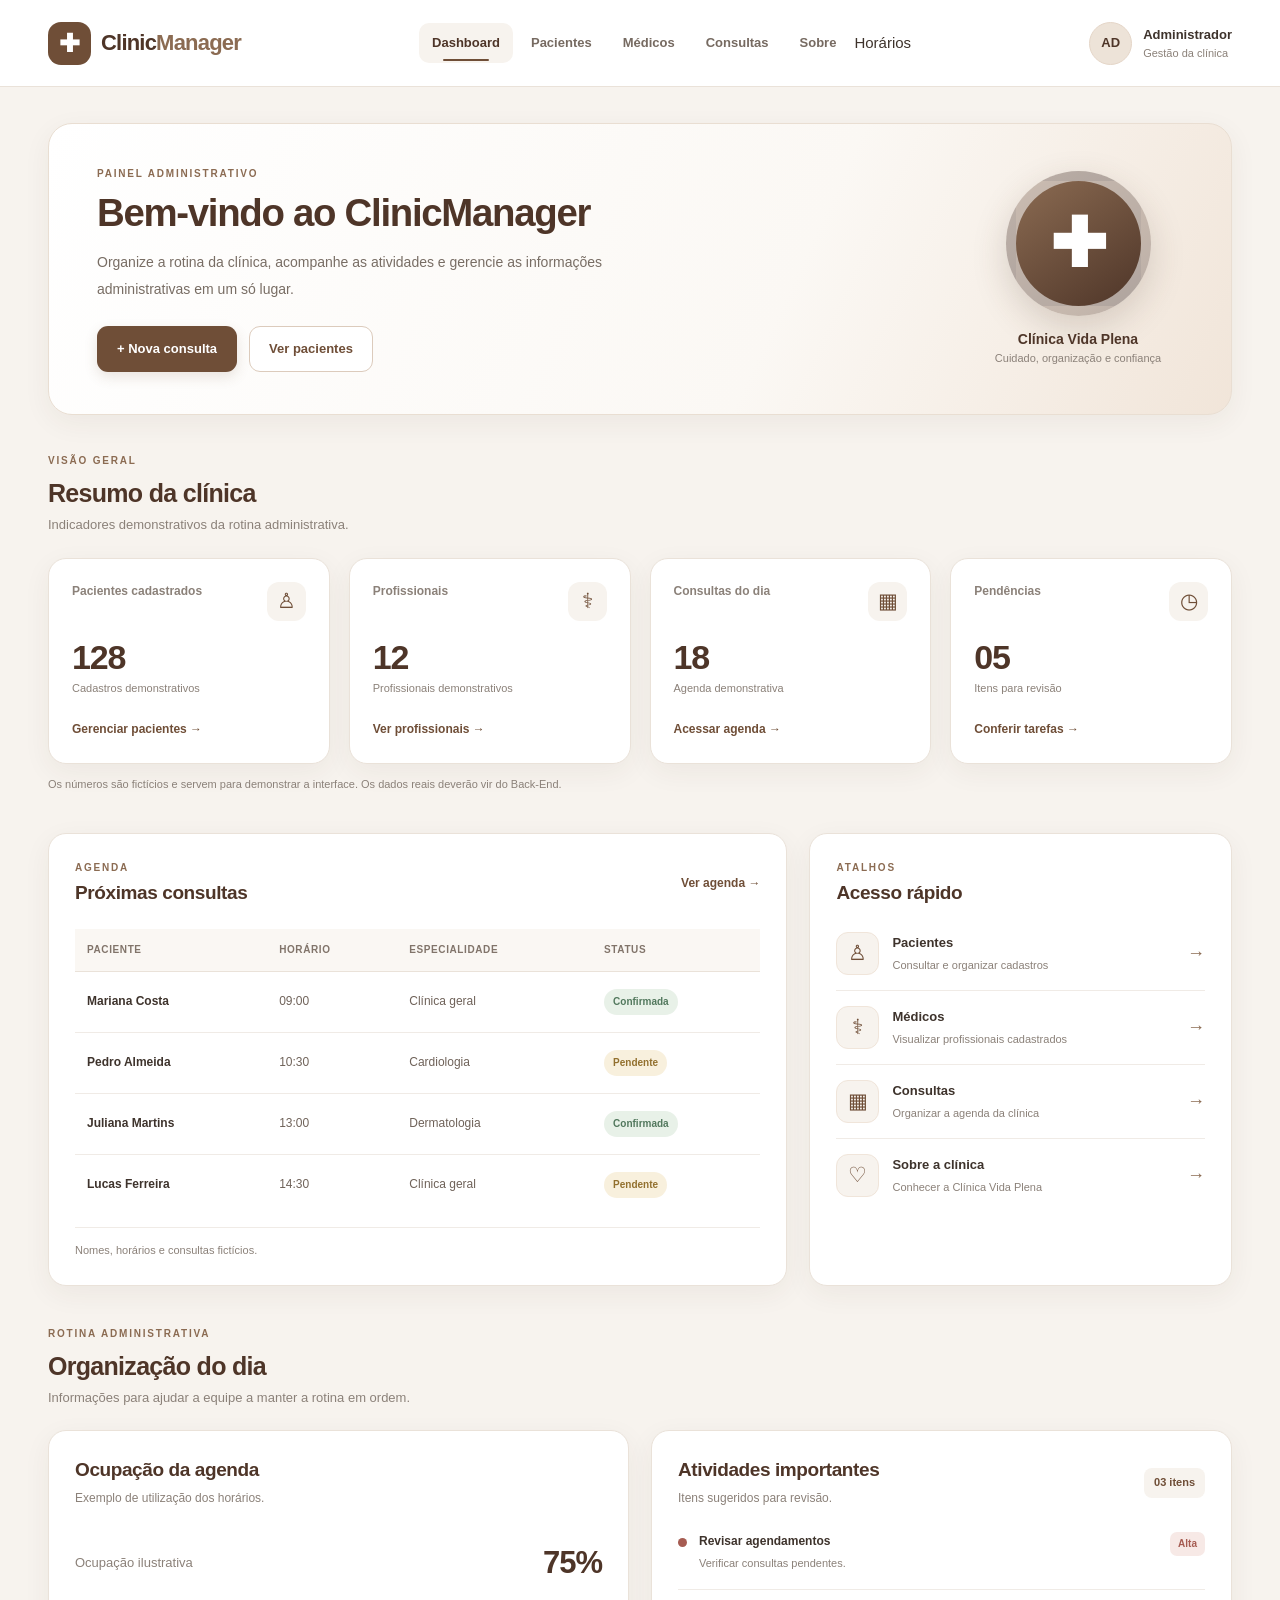
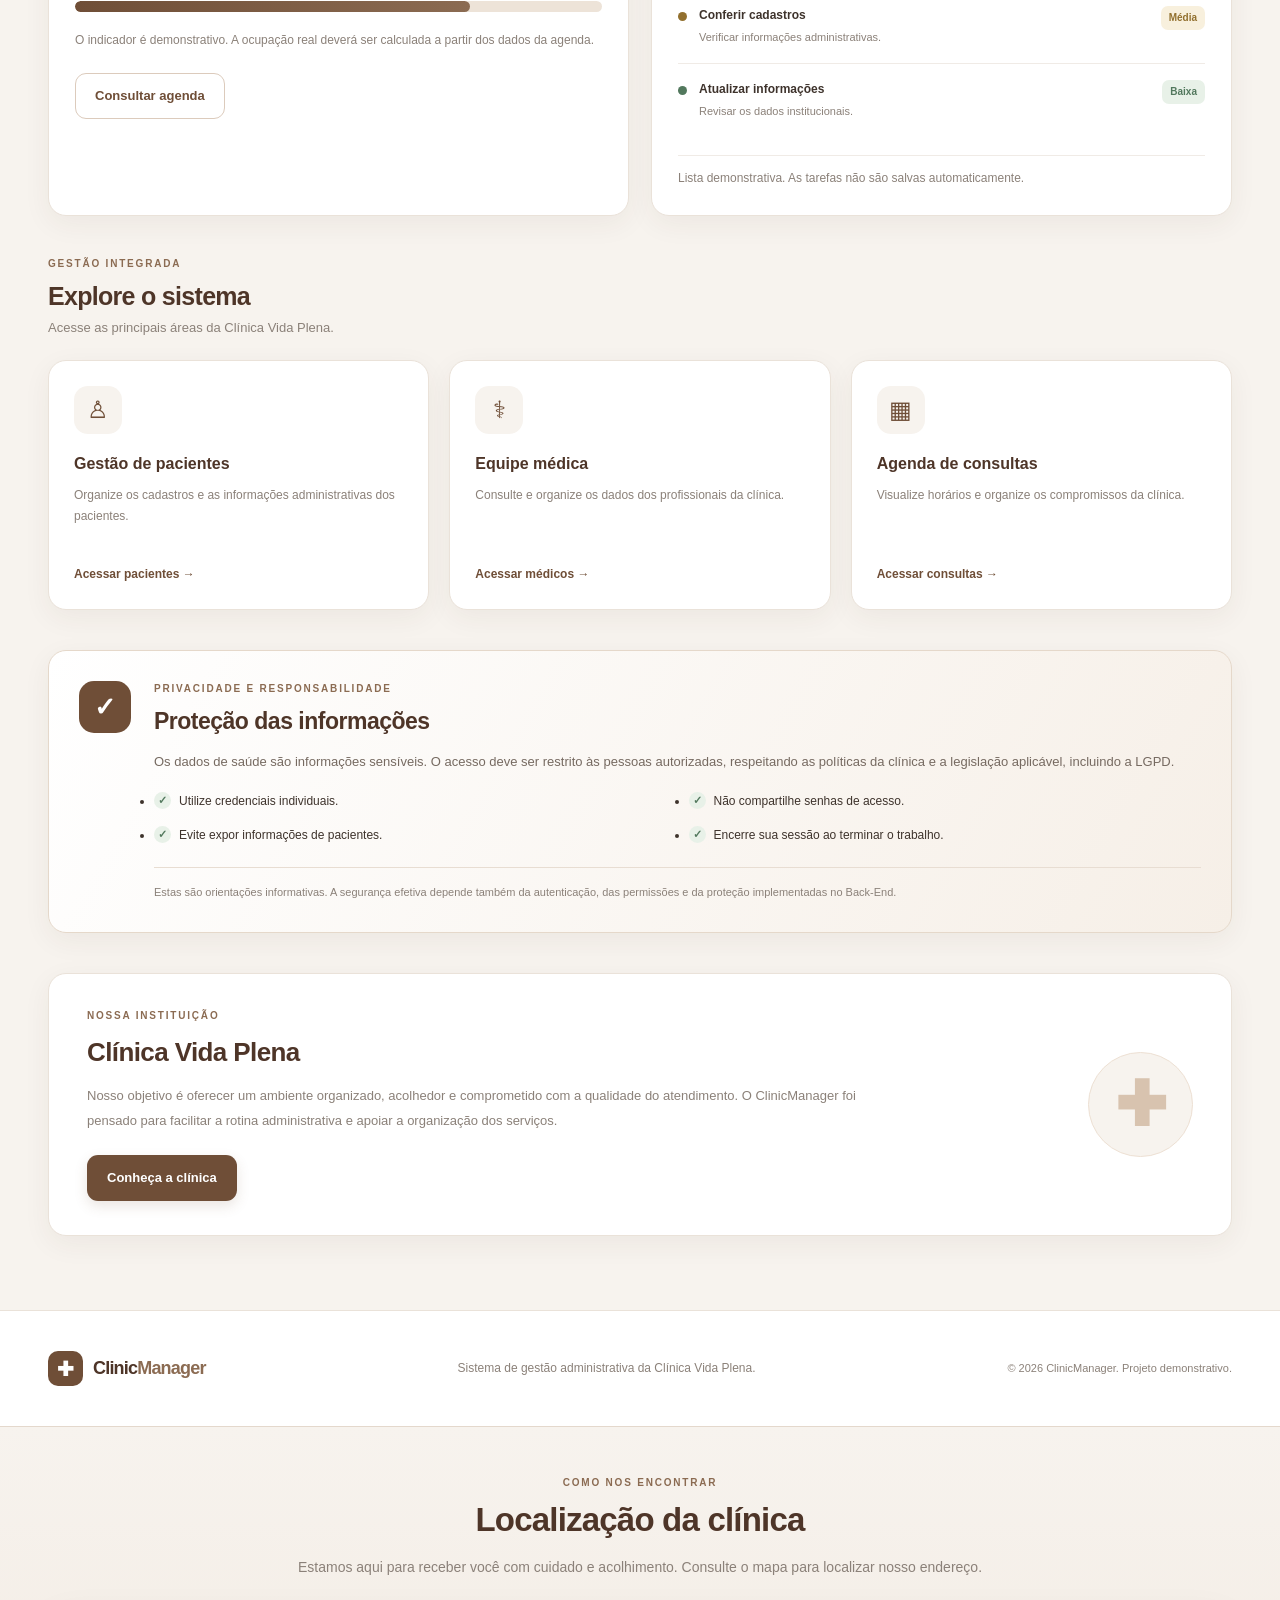
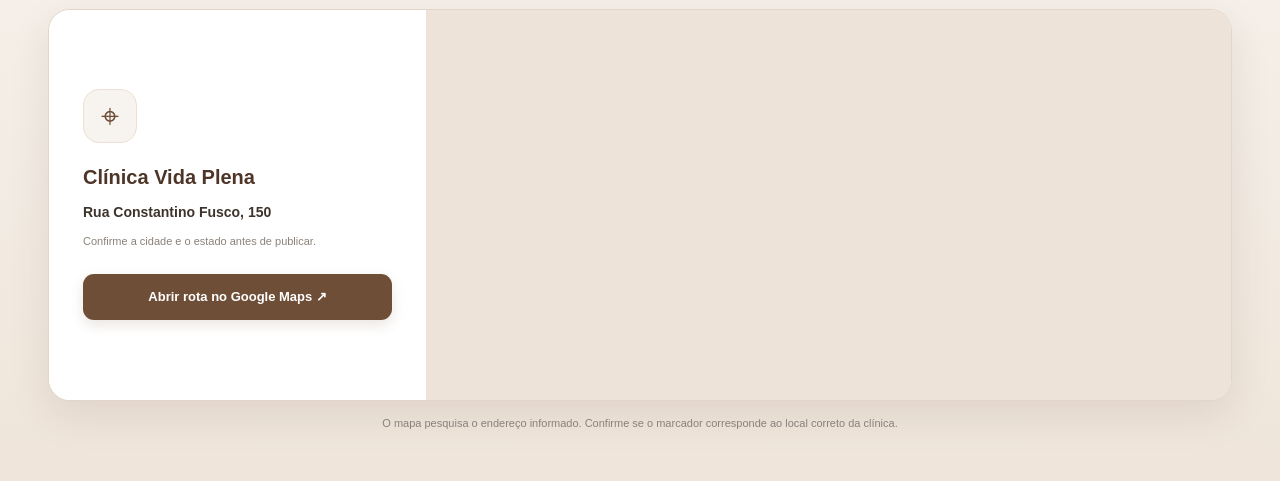
==== Clinicaprojeto/html/index.html @ 4685a222 "Add files via upload" ====
<!DOCTYPE html>
<html lang="pt-BR">

<head>
    <meta charset="UTF-8">
    <meta name="viewport" content="width=device-width, initial-scale=1.0">
    <meta name="description" content="ClinicManager — sistema de gestão da Clínica Vida Plena.">

    <title>ClinicManager | Painel Administrativo</title>

    <link rel="stylesheet" href="css/style.css">
    
</head>

<body>

    <!-- CABEÇALHO -->
    <header class="dashboard-header">
        <div class="header-container">

            <a href="index.html" class="brand" aria-label="ClinicManager - Início">
                <span class="brand-icon">✚</span>
                <span class="brand-text">Clinic<span>Manager</span></span>
            </a>

            <nav class="main-navigation" aria-label="Navegação principal">
                <a href="index.html" class="nav-link active" aria-current="page">Dashboard</a>
                <a href="paciente.html" class="nav-link">Pacientes</a>
                <a href="medico.html" class="nav-link">Médicos</a>
                <a href="consultas.html" class="nav-link">Consultas</a>
                <a href="sobre.html" class="nav-link">Sobre </a>
                 <a href="confhorario.html" >Horários</a>
            </nav>

            <div class="header-profile">
                <div class="profile-avatar" aria-hidden="true">AD</div>
                <div class="profile-information">
                    <span class="profile-name">Administrador</span>
                    <span class="profile-role">Gestão da clínica</span>
                </div>
            </div>

        </div>
    </header>


    <!-- CONTEÚDO PRINCIPAL -->
    <main class="dashboard-main">

        <!-- BOAS-VINDAS -->
        <section class="welcome-section">

            <div class="welcome-content">
                <span class="section-eyebrow">PAINEL ADMINISTRATIVO</span>

                <h1>Bem-vindo ao ClinicManager</h1>

                <p>
                    Organize a rotina da clínica, acompanhe as atividades
                    e gerencie as informações administrativas em um só lugar.
                </p>

                <div class="welcome-actions">
                    <a href="consultas.html" class="button button-primary">
                        + Nova consulta
                    </a>

                    <a href="pacientes.html" class="button button-secondary">
                        Ver pacientes
                    </a>
                </div>
            </div>

            <div class="welcome-decoration" aria-hidden="true">
                <div class="decoration-circle">
                    <span>✚</span>
                </div>

                <div class="decoration-caption">
                    <strong>Clínica Vida Plena</strong>
                    <span>Cuidado, organização e confiança</span>
                </div>
            </div>

        </section>


        <!-- INDICADORES -->
        <section class="statistics-section">

            <div class="section-heading">
                <div>
                    <span class="section-eyebrow">VISÃO GERAL</span>
                    <h2>Resumo da clínica</h2>
                    <p>Indicadores demonstrativos da rotina administrativa.</p>
                </div>
            </div>

            <div class="statistics-grid">

                <article class="stat-card">
                    <div class="stat-card-top">
                        <span class="stat-label">Pacientes cadastrados</span>
                        <span class="stat-icon" aria-hidden="true">♙</span>
                    </div>
                    <p class="stat-number">128</p>
                    <span class="stat-description">Cadastros demonstrativos</span>
                    <a href="pacientes.html" class="stat-link">Gerenciar pacientes →</a>
                </article>

                <article class="stat-card">
                    <div class="stat-card-top">
                        <span class="stat-label">Profissionais</span>
                        <span class="stat-icon" aria-hidden="true">⚕</span>
                    </div>
                    <p class="stat-number">12</p>
                    <span class="stat-description">Profissionais demonstrativos</span>
                    <a href="medicos.html" class="stat-link">Ver profissionais →</a>
                </article>

                <article class="stat-card">
                    <div class="stat-card-top">
                        <span class="stat-label">Consultas do dia</span>
                        <span class="stat-icon" aria-hidden="true">▦</span>
                    </div>
                    <p class="stat-number">18</p>
                    <span class="stat-description">Agenda demonstrativa</span>
                    <a href="consultas.html" class="stat-link">Acessar agenda →</a>
                </article>

                <article class="stat-card">
                    <div class="stat-card-top">
                        <span class="stat-label">Pendências</span>
                        <span class="stat-icon" aria-hidden="true">◷</span>
                    </div>
                    <p class="stat-number">05</p>
                    <span class="stat-description">Itens para revisão</span>
                    <a href="#tarefas" class="stat-link">Conferir tarefas →</a>
                </article>

            </div>

            <p class="data-disclaimer">
                Os números são fictícios e servem para demonstrar a interface.
                Os dados reais deverão vir do Back-End.
            </p>

        </section>


        <!-- CONSULTAS E ACESSO RÁPIDO -->
        <section class="content-grid">

            <article class="dashboard-panel appointments-panel">

                <div class="panel-heading">
                    <div>
                        <span class="section-eyebrow">AGENDA</span>
                        <h2>Próximas consultas</h2>
                    </div>
                    <a href="consultas.html" class="panel-link">Ver agenda →</a>
                </div>

                <div class="table-wrapper">
                    <table class="appointments-table">

                        <thead>
                            <tr>
                                <th scope="col">Paciente</th>
                                <th scope="col">Horário</th>
                                <th scope="col">Especialidade</th>
                                <th scope="col">Status</th>
                            </tr>
                        </thead>

                        <tbody>
                            <tr>
                                <td><strong>Mariana Costa</strong></td>
                                <td>09:00</td>
                                <td>Clínica geral</td>
                                <td><span class="status-badge status-confirmed">Confirmada</span></td>
                            </tr>

                            <tr>
                                <td><strong>Pedro Almeida</strong></td>
                                <td>10:30</td>
                                <td>Cardiologia</td>
                                <td><span class="status-badge status-pending">Pendente</span></td>
                            </tr>

                            <tr>
                                <td><strong>Juliana Martins</strong></td>
                                <td>13:00</td>
                                <td>Dermatologia</td>
                                <td><span class="status-badge status-confirmed">Confirmada</span></td>
                            </tr>

                            <tr>
                                <td><strong>Lucas Ferreira</strong></td>
                                <td>14:30</td>
                                <td>Clínica geral</td>
                                <td><span class="status-badge status-pending">Pendente</span></td>
                            </tr>
                        </tbody>

                    </table>
                </div>

                <p class="demo-notice">
                    Nomes, horários e consultas fictícios.
                </p>

            </article>


            <!-- ATALHOS -->
            <aside class="dashboard-panel quick-access-panel">

                <div class="panel-heading">
                    <div>
                        <span class="section-eyebrow">ATALHOS</span>
                        <h2>Acesso rápido</h2>
                    </div>
                </div>

                <div class="quick-access-list">

                    <a href="paciente.html" class="quick-access-item">
                        <span class="quick-access-icon" aria-hidden="true">♙</span>
                        <span class="quick-access-text">
                            <strong>Pacientes</strong>
                            <small>Consultar e organizar cadastros</small>
                        </span>
                        <span class="quick-access-arrow" aria-hidden="true">→</span>
                    </a>

                    <a href="medico.html" class="quick-access-item">
                        <span class="quick-access-icon" aria-hidden="true">⚕</span>
                        <span class="quick-access-text">
                            <strong>Médicos</strong>
                            <small>Visualizar profissionais cadastrados</small>
                        </span>
                        <span class="quick-access-arrow" aria-hidden="true">→</span>
                    </a>

                    <a href="consultas.html" class="quick-access-item">
                        <span class="quick-access-icon" aria-hidden="true">▦</span>
                        <span class="quick-access-text">
                            <strong>Consultas</strong>
                            <small>Organizar a agenda da clínica</small>
                        </span>
                        <span class="quick-access-arrow" aria-hidden="true">→</span>
                    </a>

                    <a href="sobre.html" class="quick-access-item">
                        <span class="quick-access-icon" aria-hidden="true">♡</span>
                        <span class="quick-access-text">
                            <strong>Sobre a clínica</strong>
                            <small>Conhecer a Clínica Vida Plena</small>
                        </span>
                        <span class="quick-access-arrow" aria-hidden="true">→</span>
                    </a>

                </div>

            </aside>

        </section>


        <!-- ORGANIZAÇÃO DA ROTINA -->
        <section class="operations-section">

            <div class="section-heading">
                <div>
                    <span class="section-eyebrow">ROTINA ADMINISTRATIVA</span>
                    <h2>Organização do dia</h2>
                    <p>Informações para ajudar a equipe a manter a rotina em ordem.</p>
                </div>
            </div>

            <div class="operations-grid">

                <!-- OCUPAÇÃO DA AGENDA -->
                <article class="dashboard-panel occupancy-card">

                    <div class="panel-heading">
                        <div>
                            <h2>Ocupação da agenda</h2>
                            <p class="panel-subtitle">Exemplo de utilização dos horários.</p>
                        </div>
                    </div>

                    <div class="occupancy-summary">
                        <span>Ocupação ilustrativa</span>
                        <strong>75%</strong>
                    </div>

                    <div
                        class="occupancy-progress"
                        role="progressbar"
                        aria-label="Ocupação demonstrativa da agenda"
                        aria-valuenow="75"
                        aria-valuemin="0"
                        aria-valuemax="100">
                        <div class="occupancy-progress-fill"></div>
                    </div>

                    <p class="panel-description">
                        O indicador é demonstrativo. A ocupação real deverá
                        ser calculada a partir dos dados da agenda.
                    </p>

                    <a href="consultas.html" class="button button-secondary">
                        Consultar agenda
                    </a>

                </article>


                <!-- TAREFAS -->
                <article class="dashboard-panel tasks-card" id="tarefas">

                    <div class="panel-heading">
                        <div>
                            <h2>Atividades importantes</h2>
                            <p class="panel-subtitle">Itens sugeridos para revisão.</p>
                        </div>
                        <span class="task-counter">03 itens</span>
                    </div>

                    <ul class="task-list">

                        <li class="task-item">
                            <span class="task-indicator task-high"></span>
                            <div class="task-content">
                                <strong>Revisar agendamentos</strong>
                                <span>Verificar consultas pendentes.</span>
                            </div>
                            <span class="priority-badge priority-high">Alta</span>
                        </li>

                        <li class="task-item">
                            <span class="task-indicator task-medium"></span>
                            <div class="task-content">
                                <strong>Conferir cadastros</strong>
                                <span>Verificar informações administrativas.</span>
                            </div>
                            <span class="priority-badge priority-medium">Média</span>
                        </li>

                        <li class="task-item">
                            <span class="task-indicator task-low"></span>
                            <div class="task-content">
                                <strong>Atualizar informações</strong>
                                <span>Revisar os dados institucionais.</span>
                            </div>
                            <span class="priority-badge priority-low">Baixa</span>
                        </li>

                    </ul>

                    <p class="panel-description">
                        Lista demonstrativa. As tarefas não são salvas automaticamente.
                    </p>

                </article>

            </div>

        </section>


        <!-- ÁREAS DO SISTEMA -->
        <section class="routine-section">

            <div class="section-heading">
                <div>
                    <span class="section-eyebrow">GESTÃO INTEGRADA</span>
                    <h2>Explore o sistema</h2>
                    <p>Acesse as principais áreas da Clínica Vida Plena.</p>
                </div>
            </div>

            <div class="routine-grid">

                <a href="paciente.html" class="routine-card">
                    <div class="routine-card-icon" aria-hidden="true">♙</div>
                    <h3>Gestão de pacientes</h3>
                    <p>
                        Organize os cadastros e as informações administrativas
                        dos pacientes.
                    </p>
                    <span class="routine-card-link">Acessar pacientes →</span>
                </a>

                <a href="medico.html" class="routine-card">
                    <div class="routine-card-icon" aria-hidden="true">⚕</div>
                    <h3>Equipe médica</h3>
                    <p>
                        Consulte e organize os dados dos profissionais
                        da clínica.
                    </p>
                    <span class="routine-card-link">Acessar médicos →</span>
                </a>

                <a href="consultas.html" class="routine-card">
                    <div class="routine-card-icon" aria-hidden="true">▦</div>
                    <h3>Agenda de consultas</h3>
                    <p>
                        Visualize horários e organize os compromissos
                        da clínica.
                    </p>
                    <span class="routine-card-link">Acessar consultas →</span>
                </a>

            </div>

        </section>


        <!-- BOAS PRÁTICAS DE SEGURANÇA -->
        <section class="security-section">

            <div class="security-icon" aria-hidden="true">✓</div>

            <div class="security-content">
                <span class="section-eyebrow">PRIVACIDADE E RESPONSABILIDADE</span>

                <h2>Proteção das informações</h2>

                <p>
                    Os dados de saúde são informações sensíveis. O acesso deve
                    ser restrito às pessoas autorizadas, respeitando as
                    políticas da clínica e a legislação aplicável, incluindo a LGPD.
                </p>

                <ul class="security-list">
                    <li>Utilize credenciais individuais.</li>
                    <li>Não compartilhe senhas de acesso.</li>
                    <li>Evite expor informações de pacientes.</li>
                    <li>Encerre sua sessão ao terminar o trabalho.</li>
                </ul>

                <p class="security-note">
                    Estas são orientações informativas. A segurança efetiva depende
                    também da autenticação, das permissões e da proteção
                    implementadas no Back-End.
                </p>
            </div>

        </section>


        <!-- INFORMAÇÕES DA CLÍNICA -->
        <section class="clinic-information-section">

            <div class="clinic-information-content">
                <span class="section-eyebrow">NOSSA INSTITUIÇÃO</span>
                <h2>Clínica Vida Plena</h2>

                <p>
                    Nosso objetivo é oferecer um ambiente organizado,
                    acolhedor e comprometido com a qualidade do atendimento.
                    O ClinicManager foi pensado para facilitar a rotina
                    administrativa e apoiar a organização dos serviços.
                </p>

                <a href="sobre.html" class="button button-primary">
                    Conheça a clínica
                </a>
            </div>

            <div class="clinic-information-symbol" aria-hidden="true">✚</div>

        </section>

    </main>


    <!-- RODAPÉ -->
    <footer class="dashboard-footer">

        <div class="footer-content">

            <a href="index.html" class="brand footer-brand">
                <span class="brand-icon">✚</span>
                <span class="brand-text">Clinic<span>Manager</span></span>
            </a>

            <p>
                Sistema de gestão administrativa da Clínica Vida Plena.
            </p>

            <span class="footer-copyright">
                © 2026 ClinicManager. Projeto demonstrativo.
            </span>

        </div>

    </footer>


    <!-- MAPA: ÚLTIMA SEÇÃO DA PÁGINA -->
    <section class="location-section" aria-labelledby="location-title">

        <div class="location-container">

            <div class="location-heading">
                <span class="section-eyebrow">COMO NOS ENCONTRAR</span>

                <h2 id="location-title">Localização da clínica</h2>

                <p>
                    Estamos aqui para receber você com cuidado e acolhimento.
                    Consulte o mapa para localizar nosso endereço.
                </p>
            </div>

            <div class="location-card">

                <div class="location-details">

                    <div class="location-pin" aria-hidden="true">⌖</div>

                    <div class="location-address">
                        <h3>Clínica Vida Plena</h3>
                        <p>Rua Constantino Fusco, 150</p>
                        <span>Confirme a cidade e o estado antes de publicar.</span>
                    </div>

                    <a
                        class="button button-primary location-button"
                        href="https://www.google.com/maps/search/?api=1&query=Rua+Constantino+Fusco%2C+150"
                        target="_blank"
                        rel="noopener noreferrer">
                        Abrir rota no Google Maps ↗
                    </a>

                </div>

                <div class="location-map">
                    <iframe
                        title="Mapa da localização da Clínica Vida Plena"
                        src="https://maps.google.com/maps?q=Rua%20Constantino%20Fusco%2C%20150&t=&z=15&ie=UTF8&iwloc=&output=embed"
                        width="100%"
                        height="100%"
                        style="border:0;"
                        loading="lazy"
                        referrerpolicy="no-referrer-when-downgrade"
                        allowfullscreen>
                    </iframe>
                </div>

            </div>

            <p class="location-disclaimer">
                O mapa pesquisa o endereço informado. Confirme se o marcador
                corresponde ao local correto da clínica.
            </p>

        </div>

    </section>

</body>
</html>
---- Clinicaprojeto/html/css/style.css ----
/* =====================================================
   CLINICMANAGER
   Dashboard profissional da Clínica Vida Plena
   Paleta: marrom suave, branco e creme
   ===================================================== */

:root {
    --dash-brown: #6F4E37;
    --dash-brown-dark: #4E3528;
    --dash-brown-soft: #8B6B52;

    --dash-cream: #F7F3EE;
    --dash-cream-dark: #EDE3D8;
    --dash-white: #FFFFFF;

    --dash-text: #3E332C;
    --dash-muted: #8B8179;
    --dash-border: #EAE2D9;

    --dash-green: #52785D;
    --dash-green-bg: #E8F1E8;

    --dash-yellow: #92702E;
    --dash-yellow-bg: #F8F0DD;

    --dash-red: #A65C52;
    --dash-red-bg: #F7E9E6;

    --dash-shadow: 0 8px 28px rgba(75, 53, 37, 0.06);
    --dash-shadow-hover: 0 14px 35px rgba(75, 53, 37, 0.12);

    --dash-radius: 18px;
    --dash-transition: 0.25s ease;
}


/* RESET */

* {
    box-sizing: border-box;
    margin: 0;
    padding: 0;
}

html {
    scroll-behavior: smooth;
    scroll-padding-top: 100px;
}

body {
    min-height: 100vh;
    background: var(--dash-cream);
    color: var(--dash-text);
    font-family: "Segoe UI", Arial, sans-serif;
    font-size: 15px;
    line-height: 1.6;
    -webkit-font-smoothing: antialiased;
}

a {
    color: inherit;
    text-decoration: none;
}

button,
input,
select,
textarea {
    font: inherit;
}

a:focus-visible,
button:focus-visible,
iframe:focus-visible {
    outline: 3px solid var(--dash-brown-soft);
    outline-offset: 4px;
}

::selection {
    background: var(--dash-brown);
    color: var(--dash-white);
}


/* =====================================================
   CABEÇALHO
   ===================================================== */

.dashboard-header {
    position: sticky;
    top: 0;
    z-index: 100;

    width: 100%;

    background: rgba(255, 255, 255, 0.97);
    border-bottom: 1px solid var(--dash-border);
    backdrop-filter: blur(12px);
}

.header-container {
    width: min(1440px, 100%);
    min-height: 86px;

    margin: 0 auto;
    padding: 0 48px;

    display: flex;
    align-items: center;
    justify-content: space-between;
    gap: 30px;
}


/* LOGO */

.brand {
    display: inline-flex;
    align-items: center;
    gap: 10px;
    flex-shrink: 0;
}

.brand-icon {
    width: 43px;
    height: 43px;

    display: inline-flex;
    align-items: center;
    justify-content: center;

    background: var(--dash-brown);
    color: var(--dash-white);

    border-radius: 13px;

    font-size: 25px;
    font-weight: 700;

    transition:
        transform var(--dash-transition),
        background-color var(--dash-transition);
}

.brand:hover .brand-icon {
    transform: rotate(-8deg) scale(1.06);
    background: var(--dash-brown-dark);
}

.brand-text {
    color: var(--dash-brown-dark);
    font-size: 22px;
    font-weight: 750;
    letter-spacing: -0.8px;
}

.brand-text span {
    color: var(--dash-brown-soft);
}


/* NAVEGAÇÃO */

.main-navigation {
    display: flex;
    align-items: center;
    justify-content: center;
    gap: 5px;
}

.nav-link {
    position: relative;

    display: inline-flex;
    align-items: center;
    justify-content: center;

    padding: 10px 13px;

    color: #766A61;
    font-size: 13px;
    font-weight: 600;
    white-space: nowrap;

    border-radius: 10px;

    transition:
        color var(--dash-transition),
        background-color var(--dash-transition),
        transform var(--dash-transition);
}

.nav-link:hover {
    color: var(--dash-brown);
    background: var(--dash-cream);
    transform: translateY(-2px);
}

.nav-link.active {
    color: var(--dash-brown-dark);
    background: var(--dash-cream);
}

.nav-link.active::after {
    content: "";

    position: absolute;
    bottom: 2px;
    left: 25%;

    width: 50%;
    height: 2px;

    background: var(--dash-brown);
    border-radius: 10px;
}


/* PERFIL */

.header-profile {
    display: flex;
    align-items: center;
    gap: 11px;
    flex-shrink: 0;
}

.profile-avatar {
    width: 43px;
    height: 43px;

    display: flex;
    align-items: center;
    justify-content: center;

    background: var(--dash-cream-dark);
    color: var(--dash-brown-dark);

    border: 1px solid #E4D5C7;
    border-radius: 50%;

    font-size: 13px;
    font-weight: 750;
}

.profile-information {
    display: flex;
    flex-direction: column;
    line-height: 1.5;
}

.profile-name {
    color: var(--dash-text);
    font-size: 13px;
    font-weight: 700;
}

.profile-role {
    color: var(--dash-muted);
    font-size: 11px;
}


/* =====================================================
   CONTEÚDO PRINCIPAL
   ===================================================== */

.dashboard-main {
    width: min(1440px, 100%);
    margin: 0 auto;
    padding: 36px 48px 64px;
}

.section-eyebrow {
    display: block;
    margin-bottom: 9px;

    color: var(--dash-brown-soft);
    font-size: 10px;
    font-weight: 800;
    letter-spacing: 1.8px;
    line-height: 1.5;
}

.section-heading {
    margin-bottom: 22px;
}

.section-heading h2 {
    margin-bottom: 5px;

    color: var(--dash-brown-dark);
    font-size: 25px;
    font-weight: 750;
    letter-spacing: -0.7px;
    line-height: 1.3;
}

.section-heading p {
    color: var(--dash-muted);
    font-size: 13px;
}


/* =====================================================
   BOAS-VINDAS
   ===================================================== */

.welcome-section {
    position: relative;
    overflow: hidden;

    display: flex;
    align-items: center;
    justify-content: space-between;
    gap: 40px;

    min-height: 265px;
    margin-bottom: 38px;
    padding: 42px 48px;

    background: linear-gradient(
        115deg,
        #FFFFFF 0%,
        #FBF8F4 62%,
        #F1E5D9 100%
    );

    border: 1px solid #E9DED2;
    border-radius: 24px;
    box-shadow: var(--dash-shadow);
}

.welcome-content {
    position: relative;
    z-index: 2;
    max-width: 650px;
}

.welcome-content h1 {
    margin-bottom: 13px;

    color: var(--dash-brown-dark);
    font-size: clamp(28px, 3vw, 39px);
    font-weight: 800;
    letter-spacing: -1.3px;
    line-height: 1.2;
}

.welcome-content p {
    max-width: 590px;
    margin-bottom: 24px;

    color: #786D64;
    font-size: 14px;
    line-height: 1.9;
}

.welcome-actions {
    display: flex;
    align-items: center;
    flex-wrap: wrap;
    gap: 12px;
}


/* DECORAÇÃO DA APRESENTAÇÃO */

.welcome-decoration {
    position: relative;
    z-index: 1;

    display: flex;
    flex-direction: column;
    align-items: center;
    gap: 12px;

    min-width: 210px;
}

.decoration-circle {
    width: 145px;
    height: 145px;

    display: flex;
    align-items: center;
    justify-content: center;

    background: linear-gradient(
        145deg,
        #8B6B52,
        #4E3528
    );

    border: 10px solid rgba(255, 255, 255, 0.55);
    border-radius: 50%;

    box-shadow: 0 12px 35px rgba(78, 53, 40, 0.18);

    animation: decoration-float 5s ease-in-out infinite;
}

.decoration-circle span {
    color: white;
    font-size: 68px;
    font-weight: 700;
    line-height: 1;
}

.decoration-caption {
    display: flex;
    flex-direction: column;
    align-items: center;
    text-align: center;
}

.decoration-caption strong {
    color: var(--dash-brown-dark);
    font-size: 14px;
}

.decoration-caption span {
    color: var(--dash-muted);
    font-size: 11px;
}


/* =====================================================
   BOTÕES
   ===================================================== */

.button {
    min-height: 46px;

    display: inline-flex;
    align-items: center;
    justify-content: center;
    gap: 8px;

    padding: 12px 19px;

    border: 1px solid transparent;
    border-radius: 11px;

    font-size: 13px;
    font-weight: 700;
    line-height: 1.3;
    text-align: center;

    cursor: pointer;

    transition:
        transform var(--dash-transition),
        background-color var(--dash-transition),
        color var(--dash-transition),
        border-color var(--dash-transition),
        box-shadow var(--dash-transition);
}

.button:hover {
    transform: translateY(-3px);
}

.button-primary {
    background: var(--dash-brown);
    color: var(--dash-white);

    box-shadow: 0 5px 13px rgba(111, 78, 55, 0.15);
}

.button-primary:hover {
    background: var(--dash-brown-dark);
    box-shadow: 0 8px 18px rgba(78, 53, 40, 0.2);
}

.button-secondary {
    background: var(--dash-white);
    color: var(--dash-brown);

    border-color: #DCCBBC;
}

.button-secondary:hover {
    background: var(--dash-cream);
    border-color: var(--dash-brown-soft);
}


/* =====================================================
   INDICADORES
   ===================================================== */

.statistics-section {
    margin-bottom: 39px;
}

.statistics-grid {
    display: grid;
    grid-template-columns: repeat(4, minmax(0, 1fr));
    gap: 19px;
}

.stat-card {
    min-width: 0;
    padding: 23px;

    background: var(--dash-white);
    border: 1px solid var(--dash-border);
    border-radius: var(--dash-radius);
    box-shadow: var(--dash-shadow);

    transition:
        transform var(--dash-transition),
        box-shadow var(--dash-transition),
        border-color var(--dash-transition);
}

.stat-card:hover {
    transform: translateY(-5px);
    box-shadow: var(--dash-shadow-hover);
    border-color: #D8C5B4;
}

.stat-card-top {
    display: flex;
    align-items: flex-start;
    justify-content: space-between;
    gap: 12px;
}

.stat-label {
    color: var(--dash-muted);
    font-size: 12px;
    font-weight: 650;
}

.stat-icon {
    width: 39px;
    height: 39px;
    flex-shrink: 0;

    display: inline-flex;
    align-items: center;
    justify-content: center;

    background: var(--dash-cream);
    color: var(--dash-brown);

    border-radius: 12px;
    font-size: 21px;
}

.stat-number {
    margin: 16px 0 3px;

    color: var(--dash-brown-dark);
    font-size: 34px;
    font-weight: 800;
    letter-spacing: -1.2px;
    line-height: 1.2;
    font-variant-numeric: tabular-nums;
}

.stat-description {
    display: block;
    min-height: 21px;

    color: var(--dash-muted);
    font-size: 11px;
}

.stat-link {
    display: inline-block;
    margin-top: 19px;

    color: var(--dash-brown);
    font-size: 12px;
    font-weight: 750;

    transition:
        color var(--dash-transition),
        transform var(--dash-transition);
}

.stat-link:hover {
    color: var(--dash-brown-dark);
    transform: translateX(3px);
}

.data-disclaimer,
.demo-notice {
    margin-top: 12px;
    color: var(--dash-muted);
    font-size: 11px;
}


/* =====================================================
   PAINÉIS E TÍTULOS
   ===================================================== */

.content-grid {
    display: grid;
    grid-template-columns: minmax(0, 1.75fr) minmax(280px, 1fr);
    align-items: stretch;
    gap: 22px;

    margin-bottom: 40px;
}

.dashboard-panel {
    min-width: 0;
    padding: 26px;

    background: var(--dash-white);
    border: 1px solid var(--dash-border);
    border-radius: var(--dash-radius);
    box-shadow: var(--dash-shadow);
}

.panel-heading {
    display: flex;
    align-items: center;
    justify-content: space-between;
    gap: 15px;

    margin-bottom: 22px;
}

.panel-heading h2 {
    color: var(--dash-brown-dark);
    font-size: 19px;
    font-weight: 750;
    letter-spacing: -0.4px;
    line-height: 1.4;
}

.panel-heading .section-eyebrow {
    margin-bottom: 5px;
}

.panel-link {
    flex-shrink: 0;

    color: var(--dash-brown);
    font-size: 12px;
    font-weight: 750;

    transition: color var(--dash-transition);
}

.panel-link:hover {
    color: var(--dash-brown-dark);
    text-decoration: underline;
}

.panel-subtitle {
    margin-top: 5px;
    color: var(--dash-muted);
    font-size: 12px;
}


/* =====================================================
   TABELA DE CONSULTAS
   ===================================================== */

.table-wrapper {
    width: 100%;
    overflow-x: auto;
}

.appointments-table {
    width: 100%;
    border-collapse: collapse;
    text-align: left;
}

.appointments-table thead {
    background: #FAF7F3;
}

.appointments-table th {
    padding: 13px 12px;

    color: #81746A;
    font-size: 10px;
    font-weight: 800;
    letter-spacing: 0.6px;
    text-transform: uppercase;

    border-bottom: 1px solid var(--dash-border);
    white-space: nowrap;
}

.appointments-table td {
    padding: 17px 12px;

    color: #6F6259;
    font-size: 12px;

    border-bottom: 1px solid #F0EBE6;
    white-space: nowrap;
}

.appointments-table tbody tr {
    transition: background-color var(--dash-transition);
}

.appointments-table tbody tr:hover {
    background: #FCFAF7;
}

.appointments-table tbody tr:last-child td {
    border-bottom: none;
}

.appointments-table td strong {
    color: var(--dash-text);
    font-weight: 700;
}

.demo-notice {
    padding-top: 14px;
    border-top: 1px solid #F0EBE6;
}


/* STATUS DAS CONSULTAS */

.status-badge {
    display: inline-flex;
    align-items: center;
    justify-content: center;

    padding: 5px 9px;

    border-radius: 20px;

    font-size: 10px;
    font-weight: 750;
    white-space: nowrap;
}

.status-confirmed {
    background: var(--dash-green-bg);
    color: var(--dash-green);
}

.status-pending {
    background: var(--dash-yellow-bg);
    color: var(--dash-yellow);
}

.status-review {
    background: #EEE8F5;
    color: #75608D;
}


/* =====================================================
   ACESSO RÁPIDO
   ===================================================== */

.quick-access-list {
    display: flex;
    flex-direction: column;
}

.quick-access-item {
    display: flex;
    align-items: center;
    gap: 13px;

    padding: 15px 0;

    border-bottom: 1px solid #F0EBE6;

    transition:
        padding var(--dash-transition),
        background-color var(--dash-transition);
}

.quick-access-item:first-child {
    padding-top: 3px;
}

.quick-access-item:last-child {
    padding-bottom: 3px;
    border-bottom: none;
}

.quick-access-item:hover {
    padding-left: 6px;
}

.quick-access-icon {
    width: 43px;
    height: 43px;
    flex-shrink: 0;

    display: inline-flex;
    align-items: center;
    justify-content: center;

    background: var(--dash-cream);
    color: var(--dash-brown);

    border: 1px solid #F0E5DA;
    border-radius: 12px;

    font-size: 21px;

    transition:
        background-color var(--dash-transition),
        color var(--dash-transition);
}

.quick-access-item:hover .quick-access-icon {
    background: var(--dash-brown);
    color: var(--dash-white);
}

.quick-access-text {
    min-width: 0;

    display: flex;
    flex: 1;
    flex-direction: column;
}

.quick-access-text strong {
    color: var(--dash-text);
    font-size: 13px;
    font-weight: 750;
}

.quick-access-text small {
    margin-top: 3px;
    color: var(--dash-muted);
    font-size: 11px;
    line-height: 1.5;
}

.quick-access-arrow {
    color: var(--dash-brown-soft);
    font-size: 18px;

    transition: transform var(--dash-transition);
}

.quick-access-item:hover .quick-access-arrow {
    transform: translateX(4px);
}


/* =====================================================
   ORGANIZAÇÃO DA ROTINA
   ===================================================== */

.operations-section,
.routine-section {
    margin-bottom: 40px;
}

.operations-grid {
    display: grid;
    grid-template-columns: repeat(2, minmax(0, 1fr));
    gap: 22px;
}


/* OCUPAÇÃO DA AGENDA */

.occupancy-card .panel-heading {
    align-items: flex-start;
}

.occupancy-summary {
    display: flex;
    align-items: center;
    justify-content: space-between;
    gap: 15px;

    margin-top: 30px;
    margin-bottom: 13px;
}

.occupancy-summary span {
    color: var(--dash-muted);
    font-size: 13px;
}

.occupancy-summary strong {
    color: var(--dash-brown-dark);
    font-size: 31px;
    font-weight: 800;
    letter-spacing: -1px;
}

.occupancy-progress {
    width: 100%;
    height: 11px;
    overflow: hidden;

    background: var(--dash-cream-dark);
    border-radius: 20px;
}

.occupancy-progress-fill {
    width: 75%;
    height: 100%;

    background: linear-gradient(
        90deg,
        var(--dash-brown),
        var(--dash-brown-soft)
    );

    border-radius: inherit;
}

.panel-description {
    margin-top: 18px;
    margin-bottom: 20px;

    color: var(--dash-muted);
    font-size: 12px;
    line-height: 1.8;
}

.occupancy-card > .button {
    margin-top: 2px;
}


/* TAREFAS */

.task-counter {
    padding: 6px 10px;

    background: var(--dash-cream);
    color: var(--dash-brown);

    border-radius: 8px;

    font-size: 11px;
    font-weight: 750;
    white-space: nowrap;
}

.task-list {
    display: flex;
    flex-direction: column;
}

.task-item {
    display: flex;
    align-items: flex-start;
    gap: 12px;

    padding: 16px 0;

    border-bottom: 1px solid #F0EBE6;
}

.task-item:first-child {
    padding-top: 2px;
}

.task-item:last-child {
    border-bottom: none;
}

.task-indicator {
    width: 9px;
    height: 9px;
    flex-shrink: 0;

    margin-top: 6px;
    border-radius: 50%;
}

.task-high {
    background: var(--dash-red);
}

.task-medium {
    background: var(--dash-yellow);
}

.task-low {
    background: var(--dash-green);
}

.task-content {
    min-width: 0;

    display: flex;
    flex: 1;
    flex-direction: column;
    gap: 4px;
}

.task-content strong {
    color: var(--dash-text);
    font-size: 12px;
    font-weight: 750;
}

.task-content span {
    color: var(--dash-muted);
    font-size: 11px;
    line-height: 1.6;
}

.priority-badge {
    display: inline-flex;
    align-items: center;
    justify-content: center;

    padding: 4px 8px;
    border-radius: 7px;

    font-size: 10px;
    font-weight: 750;
}

.priority-high {
    background: var(--dash-red-bg);
    color: var(--dash-red);
}

.priority-medium {
    background: var(--dash-yellow-bg);
    color: var(--dash-yellow);
}

.priority-low {
    background: var(--dash-green-bg);
    color: var(--dash-green);
}

.tasks-card .panel-description {
    padding-top: 12px;
    margin-bottom: 0;
    border-top: 1px solid #F0EBE6;
}


/* =====================================================
   CARDS DAS ÁREAS DO SISTEMA
   ===================================================== */

.routine-grid {
    display: grid;
    grid-template-columns: repeat(3, minmax(0, 1fr));
    gap: 20px;
}

.routine-card {
    display: flex;
    flex-direction: column;
    align-items: flex-start;

    min-height: 250px;
    padding: 25px;

    background: var(--dash-white);
    border: 1px solid var(--dash-border);
    border-radius: var(--dash-radius);
    box-shadow: var(--dash-shadow);

    transition:
        transform var(--dash-transition),
        box-shadow var(--dash-transition),
        border-color var(--dash-transition);
}

.routine-card:hover {
    transform: translateY(-5px);
    box-shadow: var(--dash-shadow-hover);
    border-color: #D5BDA8;
}

.routine-card-icon {
    width: 48px;
    height: 48px;

    display: flex;
    align-items: center;
    justify-content: center;

    margin-bottom: 19px;

    background: var(--dash-cream);
    color: var(--dash-brown);

    border-radius: 14px;
    font-size: 24px;

    transition:
        background-color var(--dash-transition),
        color var(--dash-transition);
}

.routine-card:hover .routine-card-icon {
    background: var(--dash-brown);
    color: var(--dash-white);
}

.routine-card h3 {
    margin-bottom: 9px;

    color: var(--dash-brown-dark);
    font-size: 16px;
    font-weight: 750;
    line-height: 1.4;
}

.routine-card p {
    margin-bottom: 20px;

    color: var(--dash-muted);
    font-size: 12px;
    line-height: 1.8;
}

.routine-card-link {
    margin-top: auto;

    color: var(--dash-brown);
    font-size: 12px;
    font-weight: 750;

    transition: color var(--dash-transition);
}

.routine-card:hover .routine-card-link {
    color: var(--dash-brown-dark);
}


/* =====================================================
   PRIVACIDADE E SEGURANÇA
   ===================================================== */

.security-section {
    display: flex;
    align-items: flex-start;
    gap: 23px;

    margin-bottom: 40px;
    padding: 30px;

    background: linear-gradient(
        120deg,
        #FFFFFF,
        #F6EFE7
    );

    border: 1px solid #E5D8CA;
    border-radius: var(--dash-radius);
    box-shadow: var(--dash-shadow);
}

.security-icon {
    width: 52px;
    height: 52px;
    flex-shrink: 0;

    display: flex;
    align-items: center;
    justify-content: center;

    background: var(--dash-brown);
    color: var(--dash-white);

    border-radius: 15px;

    font-size: 26px;
    font-weight: 800;
}

.security-content {
    flex: 1;
    min-width: 0;
}

.security-content h2 {
    margin-bottom: 12px;

    color: var(--dash-brown-dark);
    font-size: 23px;
    font-weight: 800;
    letter-spacing: -0.5px;
    line-height: 1.4;
}

.security-content > p {
    margin-bottom: 17px;

    color: #766A61;
    font-size: 13px;
    line-height: 1.9;
}

.security-list {
    display: grid;
    grid-template-columns: repeat(2, minmax(0, 1fr));
    gap: 12px 22px;

    margin-bottom: 20px;
}

.security-list li {
    position: relative;
    padding-left: 25px;

    color: var(--dash-text);
    font-size: 12px;
    line-height: 1.8;
}

.security-list li::before {
    content: "✓";

    position: absolute;
    left: 0;
    top: 1px;

    width: 17px;
    height: 17px;

    display: inline-flex;
    align-items: center;
    justify-content: center;

    background: var(--dash-green-bg);
    color: var(--dash-green);

    border-radius: 50%;

    font-size: 11px;
    font-weight: 800;
}

.security-content .security-note {
    padding-top: 14px;
    margin-bottom: 0;

    border-top: 1px solid #E8DDD2;

    color: var(--dash-muted);
    font-size: 11px;
}


/* =====================================================
   INFORMAÇÕES DA CLÍNICA
   ===================================================== */

.clinic-information-section {
    position: relative;
    overflow: hidden;

    display: flex;
    align-items: center;
    justify-content: space-between;
    gap: 30px;

    margin-bottom: 10px;
    padding: 34px 38px;

    background: var(--dash-white);
    border: 1px solid var(--dash-border);
    border-radius: var(--dash-radius);
    box-shadow: var(--dash-shadow);
}

.clinic-information-content {
    position: relative;
    z-index: 2;
    max-width: 790px;
}

.clinic-information-content h2 {
    margin-bottom: 10px;

    color: var(--dash-brown-dark);
    font-size: 26px;
    font-weight: 800;
    letter-spacing: -0.6px;
}

.clinic-information-content p {
    margin-bottom: 22px;

    color: var(--dash-muted);
    font-size: 13px;
    line-height: 1.9;
}

.clinic-information-symbol {
    width: 105px;
    height: 105px;
    flex-shrink: 0;

    display: flex;
    align-items: center;
    justify-content: center;

    background: var(--dash-cream);
    color: #D8C3AF;

    border: 1px solid #EDE0D3;
    border-radius: 50%;

    font-size: 62px;
    font-weight: 700;
}


/* =====================================================
   RODAPÉ
   ===================================================== */

.dashboard-footer {
    background: var(--dash-white);
    border-top: 1px solid var(--dash-border);
}

.footer-content {
    width: min(1440px, 100%);
    min-height: 115px;

    display: flex;
    align-items: center;
    justify-content: space-between;
    gap: 25px;

    margin: 0 auto;
    padding: 24px 48px;
}

.footer-brand .brand-icon {
    width: 35px;
    height: 35px;
    border-radius: 10px;
    font-size: 20px;
}

.footer-brand .brand-text {
    font-size: 18px;
}

.footer-content > p {
    color: var(--dash-muted);
    font-size: 12px;
    text-align: center;
}

.footer-copyright {
    color: var(--dash-muted);
    font-size: 11px;
    text-align: right;
}


/* =====================================================
   MAPA DA CLÍNICA
   Última seção da página
   ===================================================== */

.location-section {
    width: 100%;
    padding: 48px;

    background: linear-gradient(
        180deg,
        #F7F3EE 0%,
        #EFE5DA 100%
    );

    border-top: 1px solid #E4D8CC;
}

.location-container {
    width: min(1344px, 100%);
    margin: 0 auto;
}

.location-heading {
    max-width: 700px;
    margin: 0 auto 28px;
    text-align: center;
}

.location-heading h2 {
    margin-bottom: 12px;

    color: var(--dash-brown-dark);
    font-size: clamp(25px, 3vw, 33px);
    font-weight: 800;
    letter-spacing: -0.8px;
    line-height: 1.3;
}

.location-heading p {
    color: var(--dash-muted);
    font-size: 14px;
    line-height: 1.9;
}


/* CARTÃO DO MAPA */

.location-card {
    display: grid;
    grid-template-columns: minmax(260px, 0.75fr) minmax(0, 1.6fr);

    overflow: hidden;

    background: var(--dash-white);
    border: 1px solid #E3D6C9;
    border-radius: 22px;

    box-shadow: 0 15px 40px rgba(75, 53, 37, 0.1);
}


/* ENDEREÇO */

.location-details {
    display: flex;
    flex-direction: column;
    align-items: flex-start;
    justify-content: center;

    padding: 34px;

    background: var(--dash-white);
}

.location-pin {
    width: 54px;
    height: 54px;

    display: flex;
    align-items: center;
    justify-content: center;

    margin-bottom: 20px;

    background: var(--dash-cream);
    color: var(--dash-brown);

    border: 1px solid #EDE0D3;
    border-radius: 16px;

    font-size: 32px;
}

.location-address h3 {
    margin-bottom: 10px;

    color: var(--dash-brown-dark);
    font-size: 20px;
    font-weight: 800;
    line-height: 1.4;
}

.location-address p {
    margin-bottom: 8px;

    color: var(--dash-text);
    font-size: 14px;
    font-weight: 650;
}

.location-address span {
    display: block;
    color: var(--dash-muted);
    font-size: 11px;
    line-height: 1.7;
}

.location-button {
    margin-top: 24px;
    width: 100%;
}


/* MAPA INCORPORADO */

.location-map {
    position: relative;

    min-width: 0;
    min-height: 390px;

    background: var(--dash-cream-dark);
}

.location-map iframe {
    position: absolute;
    inset: 0;

    display: block;

    width: 100%;
    height: 100%;
    min-height: 390px;

    border: 0;
}

.location-disclaimer {
    margin-top: 13px;

    color: var(--dash-muted);
    font-size: 11px;
    line-height: 1.7;
    text-align: center;
}


/* =====================================================
   ANIMAÇÕES
   ===================================================== */

@keyframes decoration-float {
    0%,
    100% {
        transform: translateY(0);
    }

    50% {
        transform: translateY(-7px);
    }
}


/* =====================================================
   NOTEBOOKS E TELAS MÉDIAS
   ===================================================== */

@media (max-width: 1200px) {

    .header-container {
        padding: 0 28px;
        gap: 18px;
    }

    .main-navigation {
        gap: 2px;
    }

    .nav-link {
        padding: 10px 9px;
        font-size: 12px;
    }

    .brand-text {
        font-size: 20px;
    }

    .profile-information {
        display: none;
    }

    .dashboard-main {
        padding: 30px 28px 50px;
    }

    .statistics-grid {
        grid-template-columns: repeat(2, minmax(0, 1fr));
    }

    .content-grid {
        grid-template-columns: minmax(0, 1.5fr) minmax(270px, 1fr);
    }

    .routine-grid {
        gap: 15px;
    }

    .routine-card {
        padding: 21px;
    }

    .footer-content {
        padding: 24px 28px;
    }

    .location-section {
        padding: 38px 28px;
    }
}


/* =====================================================
   TABLETS
   ===================================================== */

@media (max-width: 900px) {

    .header-container {
        min-height: auto;

        flex-wrap: wrap;
        justify-content: space-between;
        gap: 14px;

        padding: 16px 24px;
    }

    .main-navigation {
        order: 3;

        width: 100%;

        justify-content: flex-start;
        overflow-x: auto;

        padding: 3px 0 5px;
    }

    .nav-link {
        flex-shrink: 0;
    }

    .profile-information {
        display: flex;
    }

    .dashboard-main {
        padding: 25px 24px 40px;
    }

    .welcome-section {
        padding: 32px;
        gap: 20px;
    }

    .decoration-circle {
        width: 115px;
        height: 115px;
    }

    .decoration-circle span {
        font-size: 53px;
    }

    .content-grid {
        grid-template-columns: 1fr;
    }

    .operations-grid {
        grid-template-columns: 1fr;
    }

    .routine-grid {
        grid-template-columns: repeat(2, minmax(0, 1fr));
    }

    .routine-card:last-child {
        grid-column: 1 / -1;
    }

    .footer-content {
        flex-wrap: wrap;
        justify-content: space-between;
        padding: 24px;
    }

    .footer-content > p {
        order: 3;
        width: 100%;
        text-align: left;
    }

    .location-card {
        grid-template-columns: 1fr;
    }

    .location-details {
        padding: 27px;
    }

    .location-button {
        width: auto;
    }

    .location-map {
        min-height: 350px;
    }

    .location-map iframe {
        min-height: 350px;
    }
}


/* =====================================================
   CELULARES
   ===================================================== */

@media (max-width: 600px) {

    body {
        font-size: 14px;
    }

    .header-container {
        padding: 13px 17px;
    }

    .brand-icon {
        width: 37px;
        height: 37px;
        font-size: 22px;
    }

    .brand-text {
        font-size: 19px;
    }

    .profile-avatar {
        width: 37px;
        height: 37px;
    }

    .profile-information {
        display: none;
    }

    .main-navigation {
        gap: 5px;
    }

    .nav-link {
        padding: 9px 11px;
        font-size: 11px;
    }

    .dashboard-main {
        padding: 20px 16px 35px;
    }

    .welcome-section {
        min-height: auto;

        flex-direction: column;
        align-items: flex-start;

        padding: 27px 22px;
        gap: 28px;

        border-radius: 19px;
    }

    .welcome-content h1 {
        font-size: 29px;
    }

    .welcome-content p {
        font-size: 13px;
    }

    .welcome-actions {
        align-items: stretch;
        flex-direction: column;
    }

    .welcome-actions .button {
        width: 100%;
    }

    .welcome-decoration {
        width: 100%;
        min-width: 0;

        flex-direction: row;
        justify-content: flex-start;
        gap: 14px;
    }

    .decoration-circle {
        width: 75px;
        height: 75px;
        flex-shrink: 0;

        border-width: 5px;
    }

    .decoration-circle span {
        font-size: 38px;
    }

    .decoration-caption {
        align-items: flex-start;
        text-align: left;
    }

    .section-heading h2 {
        font-size: 22px;
    }

    .statistics-grid {
        grid-template-columns: 1fr;
        gap: 13px;
    }

    .stat-card {
        padding: 20px;
    }

    .stat-number {
        font-size: 31px;
    }

    .dashboard-panel {
        padding: 20px 16px;
    }

    .panel-heading {
        align-items: flex-start;
        gap: 10px;
    }

    .panel-heading h2 {
        font-size: 17px;
    }

    .panel-link {
        font-size: 11px;
    }

    .appointments-table {
        min-width: 530px;
    }

    .routine-grid {
        grid-template-columns: 1fr;
    }

    .routine-card,
    .routine-card:last-child {
        grid-column: auto;
        min-height: auto;
    }

    .security-section {
        flex-direction: column;
        padding: 23px 19px;
        gap: 17px;
    }

    .security-content h2 {
        font-size: 21px;
    }

    .security-list {
        grid-template-columns: 1fr;
        gap: 10px;
    }

    .clinic-information-section {
        align-items: flex-start;
        padding: 25px 20px;
    }

    .clinic-information-content h2 {
        font-size: 22px;
    }

    .clinic-information-symbol {
        display: none;
    }

    .footer-content {
        align-items: flex-start;
        flex-direction: column;
        gap: 15px;
        padding: 23px 17px;
    }

    .footer-content > p {
        order: initial;
        text-align: left;
    }

    .footer-copyright {
        text-align: left;
    }

    /* MAPA NO CELULAR */

    .location-section {
        padding: 32px 16px;
    }

    .location-heading {
        margin-bottom: 22px;
    }

    .location-heading h2 {
        font-size: 25px;
    }

    .location-heading p {
        font-size: 13px;
    }

    .location-card {
        border-radius: 17px;
    }

    .location-details {
        padding: 24px 20px;
    }

    .location-address h3 {
        font-size: 19px;
    }

    .location-button {
        width: 100%;
        font-size: 12px;
    }

    .location-map {
        min-height: 300px;
    }

    .location-map iframe {
        min-height: 300px;
    }
}


/* =====================================================
   ACESSIBILIDADE
   ===================================================== */

@media (prefers-reduced-motion: reduce) {

    *,
    *::before,
    *::after {
        scroll-behavior: auto !important;
        animation-duration: 0.01ms !important;
        animation-iteration-count: 1 !important;
        transition-duration: 0.01ms !important;
    }
}
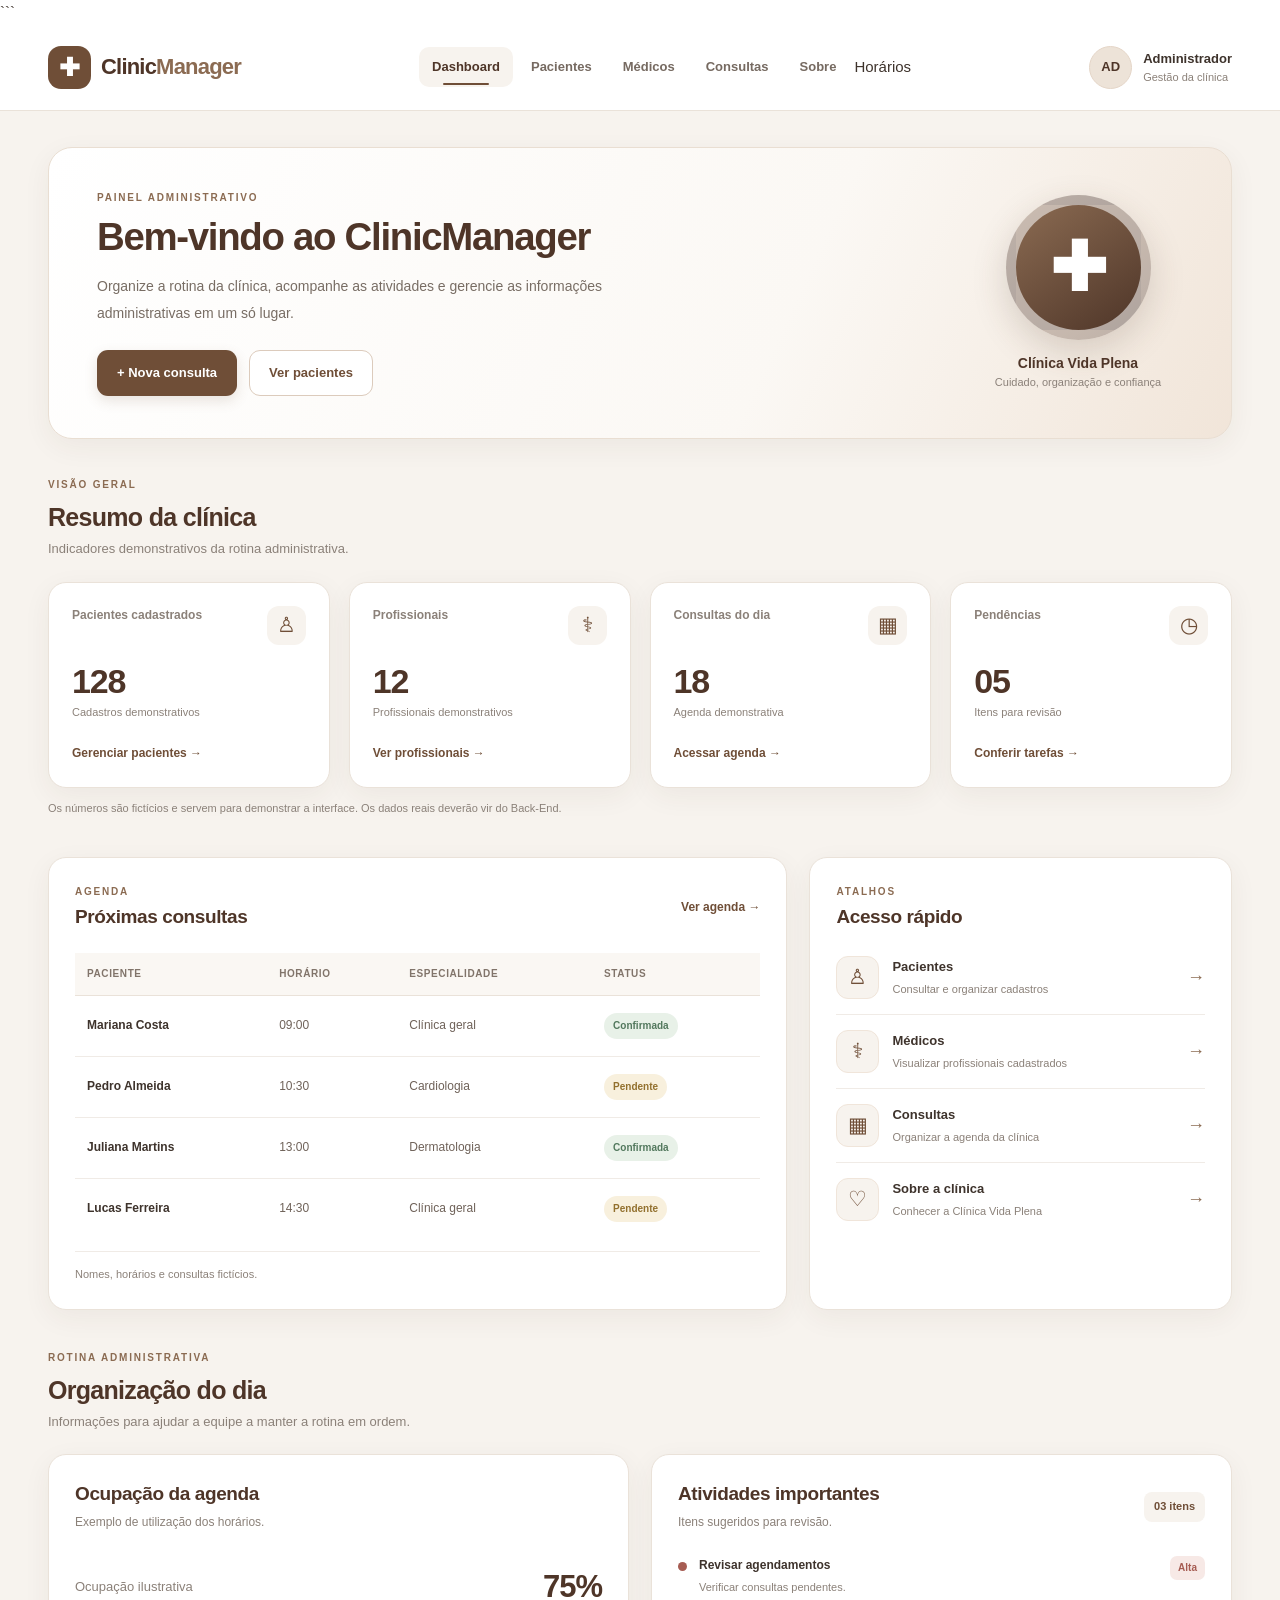
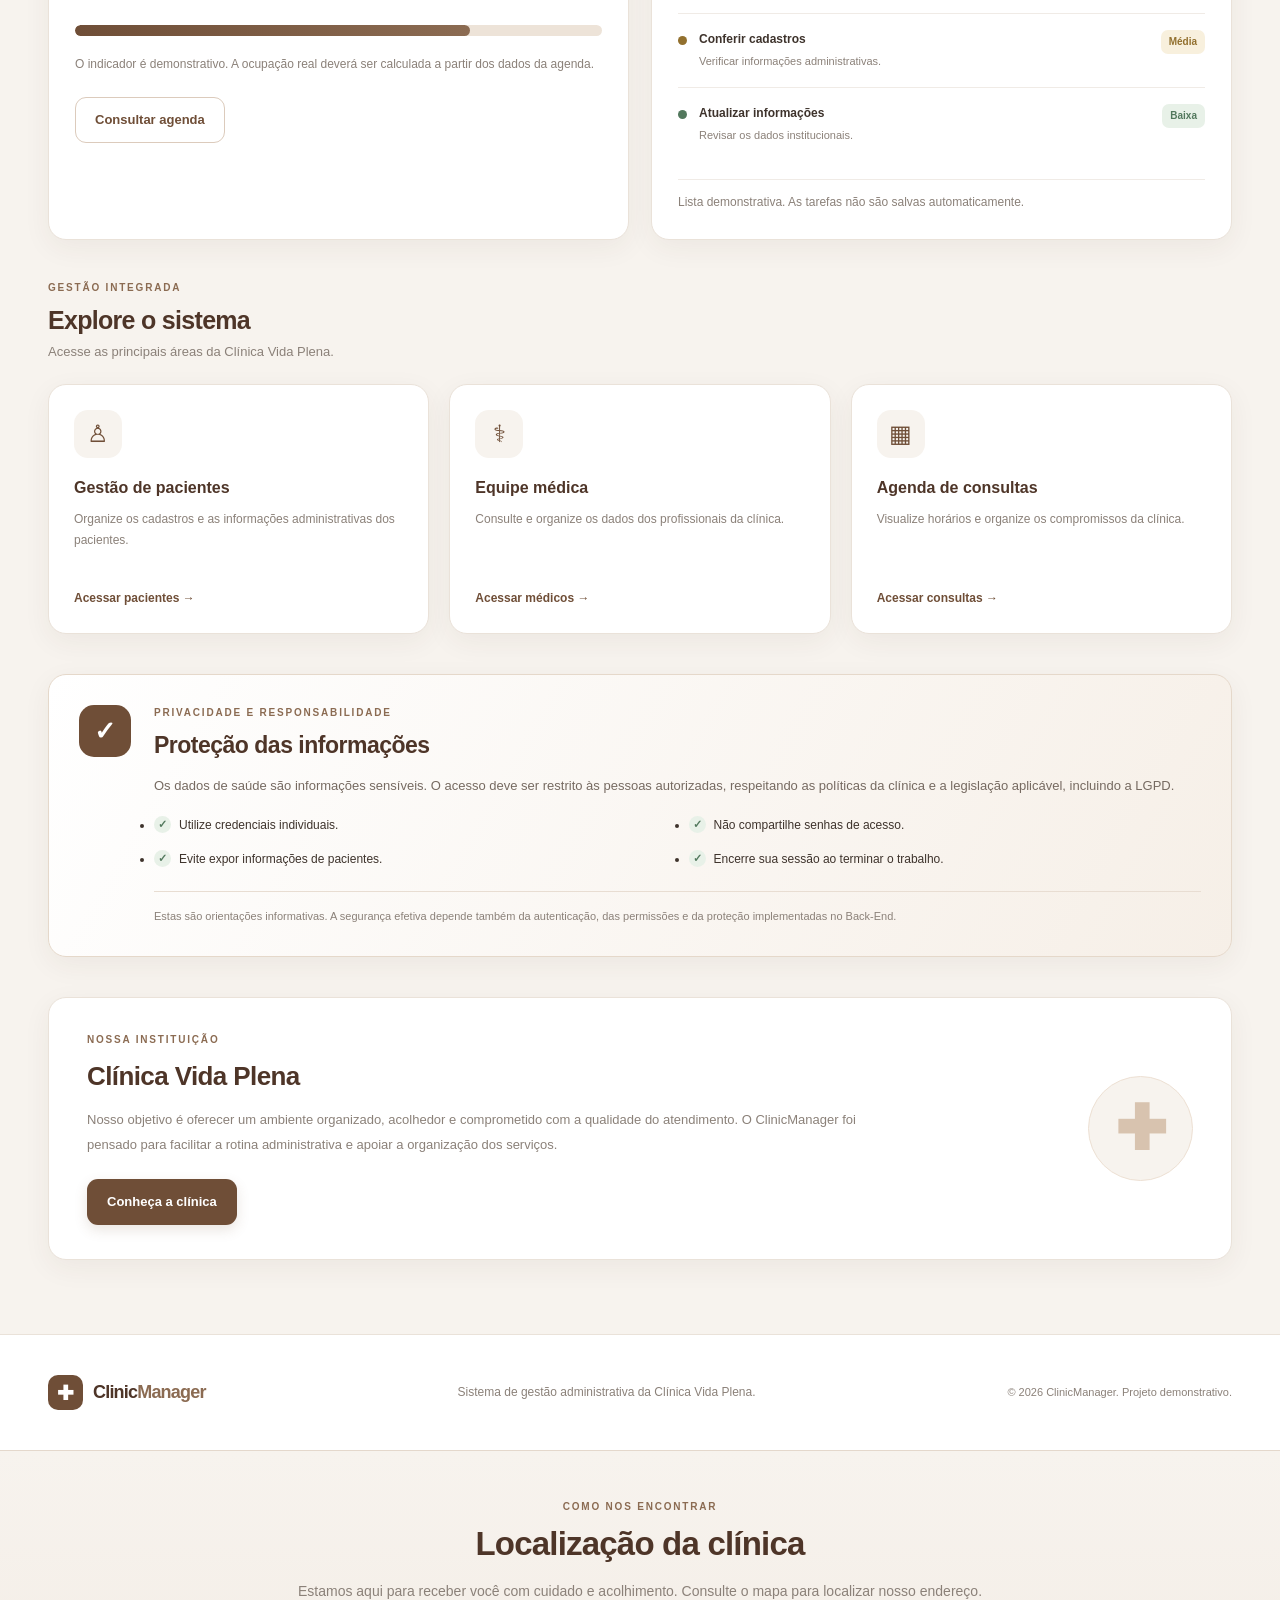
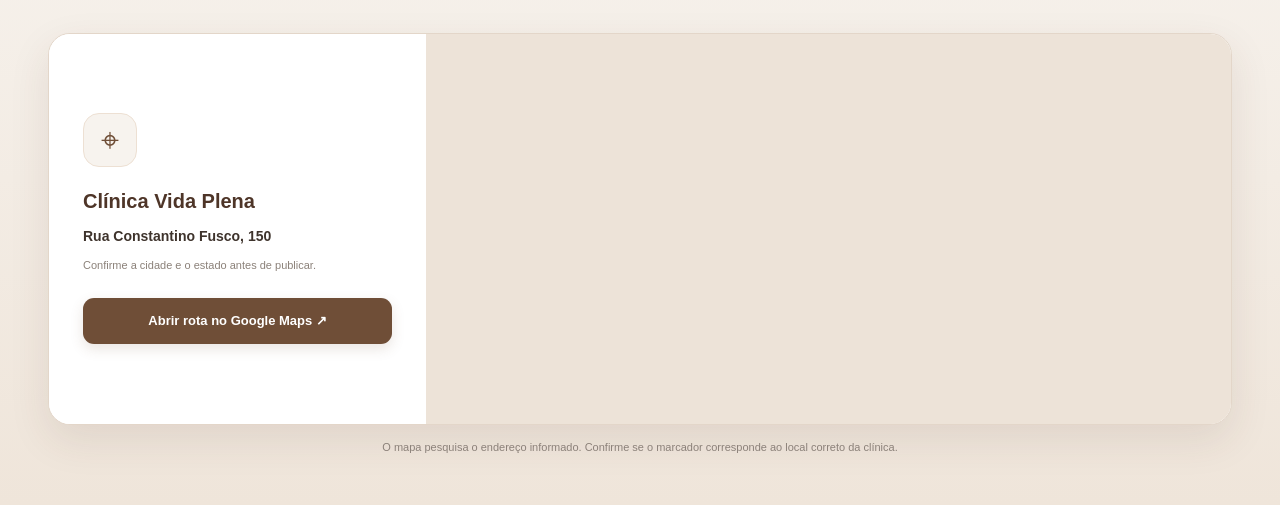
==== commit efd1c081: "Update index.html google" ====
--- a/Clinicaprojeto/html/index.html
+++ b/Clinicaprojeto/html/index.html
@@ -1,3 +1,4 @@
+
 
 
 
@@ -10,16 +11,18 @@
     <meta name="viewport" content="width=device-width, initial-scale=1.0">
     <meta name="description" content="ClinicManager — sistema de gestão da Clínica Vida Plena.">
 
+    <meta name="google-site-verification" content="d9lXoSJzmRJFjFkjSczBrxJZxWgiYMB1RITckvYX6Ys">
+
     <title>ClinicManager | Painel Administrativo</title>
 
     <link rel="stylesheet" href="css/style.css">
-    
 </head>
 
 <body>
 
     <!-- CABEÇALHO -->
     <header class="dashboard-header">
+```
         <div class="header-container">
 
             <a href="index.html" class="brand" aria-label="ClinicManager - Início">
